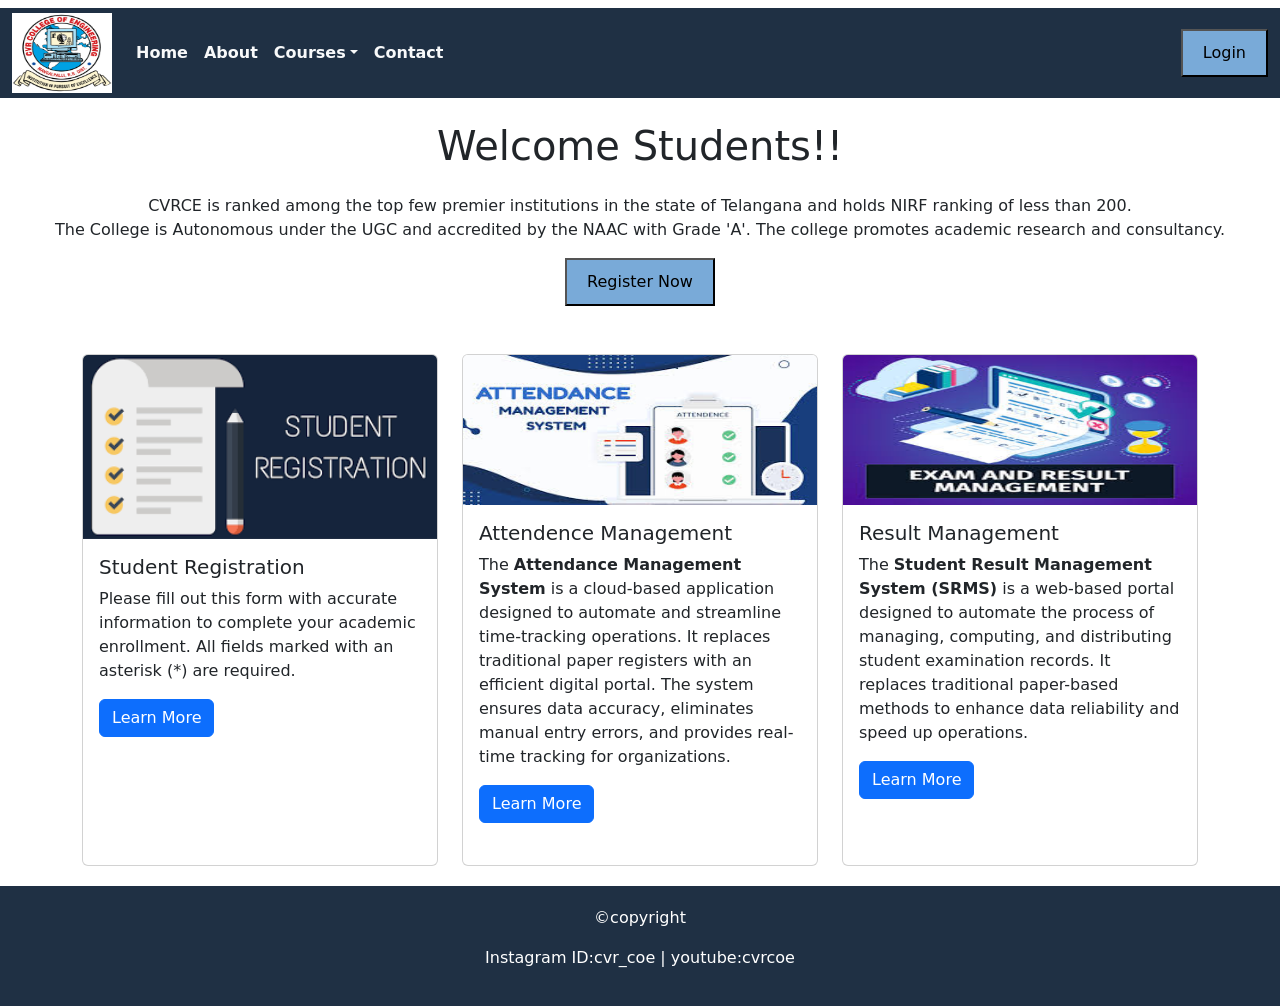
==== index.html @ 653af3b4 "Add files via upload Added" ====
<!DOCTYPE html>
<html lang="en">

<head>
    <meta charset="UTF-8">
    <meta name="viewport" content="width=device-width, initial-scale=1.0">
    <title>Document</title>
    <link rel="stylesheet" href="styles.css">
    <link href="https://cdn.jsdelivr.net/npm/bootstrap@5.3.8/dist/css/bootstrap.min.css" rel="stylesheet">
</head>

<body id="indexbody">
    <nav class="navbar navbar-expand-lg" >
        <div class="container-fluid" id="navbar-s">
            <a class="navbar-brand" href="#">
                <img src="img1.webp" alt="logo" width="100px" height="80px">
            </a>
            <div class="collapse navbar-collapse">
                <ul class="navbar-nav me-auto mb-2 mb-lg-0">
                    <li class="nav-item">
                        <a class="nav-link active fw-bold text-light" aria-current="page" href="#">Home</a>
                    </li>
                    <li class="nav-item">
                        <a class="nav-link fw-bold text-light" href="#">About</a>
                    </li>
                    <li class="nav-item dropdown">
                        <a class="nav-link dropdown-toggle fw-bold text-light" href="#" role="button"
                            data-bs-toggle="dropdown">Courses</a>
                        <ul class="dropdown-menu">
                            <li><a class="dropdown-item  " href="#">CSE</li>
                            <!-- <li><hr class="dropdown-divide"></li> -->
                            <li><a class="dropdown-item" href="#">AIML</li>
                            <!-- <li><hr class="dropdown-divide"></li> -->
                            <li><a class="dropdown-item" href="#">ECE</li>
                            <!-- <li><hr class="dropdown-divide"></li> -->
                            <li><a class="dropdown-item" href="#">IT</li>
                            <!-- <li><hr class="dropdown-divide"></li> -->
                            <li><a class="dropdown-item" href="#">EEE</li>
                        </ul>
                    </li>
                    <li class="nav-item">
                        <a class="nav-link fw-bold text-light" href="#">Contact</a>
                    </li>
                </ul>
                <button role="button">Login</button>
            </div>
        </div>
    </nav>
    <div class="container-fluid" id="welcomemsg">
        <h1 class=" p-3">Welcome Students!!</h1>
        <p>CVRCE is ranked among the top few premier institutions in the state of Telangana and holds NIRF ranking of
            less than 200. <br>The College is Autonomous under the UGC and accredited by the NAAC with Grade 'A'. The
            college promotes academic research and consultancy.</p>
            <a href="RegForm.html">
                <button type="button" id="regbtn" >Register Now</button>
            </a>
        
    </div>
    
    <div class="container ml-5 mr-5 mt-5">
        <div class="row">
            <div class="col-4">
                <div class="card" style="height:32rem;">
                    <img src="stuReg.img" class="card-img-top" alt="student Registration image" heiggt="150px">
                    <div class="card-body">
                        <h5 class="card-title">Student Registration</h5>
                        <p>Please fill out this form with accurate information to complete your academic enrollment. All
                            fields marked with an asterisk (*) are required.</p>
                        <button role="button" class="btn btn-primary" type="button">Learn More</button>
                    </div>
                </div>
            </div>
            <div class="col-4">
                <div class="card" style="height:32rem;">
                    <img src="attMng.jpg" class="card-img-top" alt="student Registration image" height="150px">
                    <div class="card-body">
                        <h5 class="card-title">Attendence Management</h5>
                        <p>
                            The <strong>Attendance Management System</strong> is a cloud-based application designed to
                            automate and streamline time-tracking operations. It replaces traditional paper registers
                            with an efficient digital portal. The system ensures data accuracy, eliminates manual entry
                            errors, and provides real-time tracking for organizations.
                        </p>
                        <button role="button" class="btn btn-primary" type="button">Learn More</button>
                    </div>
                </div>
            </div>
            <div class="col-4">
                <div class="card" style="height:32rem;">
                    <img src="ResMng.jpg" class="card-img-top" alt="student Registration image" height="150px">
                    <div class="card-body">
                        <h5 class="card-title">Result Management</h5>
                        <p>
                            The <strong>Student Result Management System (SRMS)</strong> is a web-based portal designed
                            to automate the process of managing, computing, and distributing student examination
                            records. It replaces traditional paper-based methods to enhance data reliability and speed
                            up operations.
                        </p>
                        <button role="button" class="btn btn-primary" type="button">Learn More</button>
                    </div>
                </div>
            </div>
        </div>
    </div>
    <div class="footer" id="footer-s">
        <p>©copyright</p>
        <p>Instagram ID:cvr_coe     |      youtube:cvrcoe</p>
    </div>
    <script src="https://cdn.jsdelivr.net/npm/bootstrap@5.3.8/dist/js/bootstrap.bundle.min.js"></script>
</body>

</html>
---- styles.css ----
#navbar-s {
    background-color: rgb(31, 48, 68);

}

#welcomemsg {
    text-align: center;
}

button {
    background-color: rgb(121, 170, 216);
    padding:10px 20px;
}

#footer-s {
    background-color:rgb(31, 48, 68) ;
    margin-top: 20px;
    padding:20px;
    color:white;
    text-align: center;
}

#form-s {
    background-color:rgb(121, 170, 216) ;
    padding:50px 20px;
    border-radius: 5px;
    margin:20px;
}
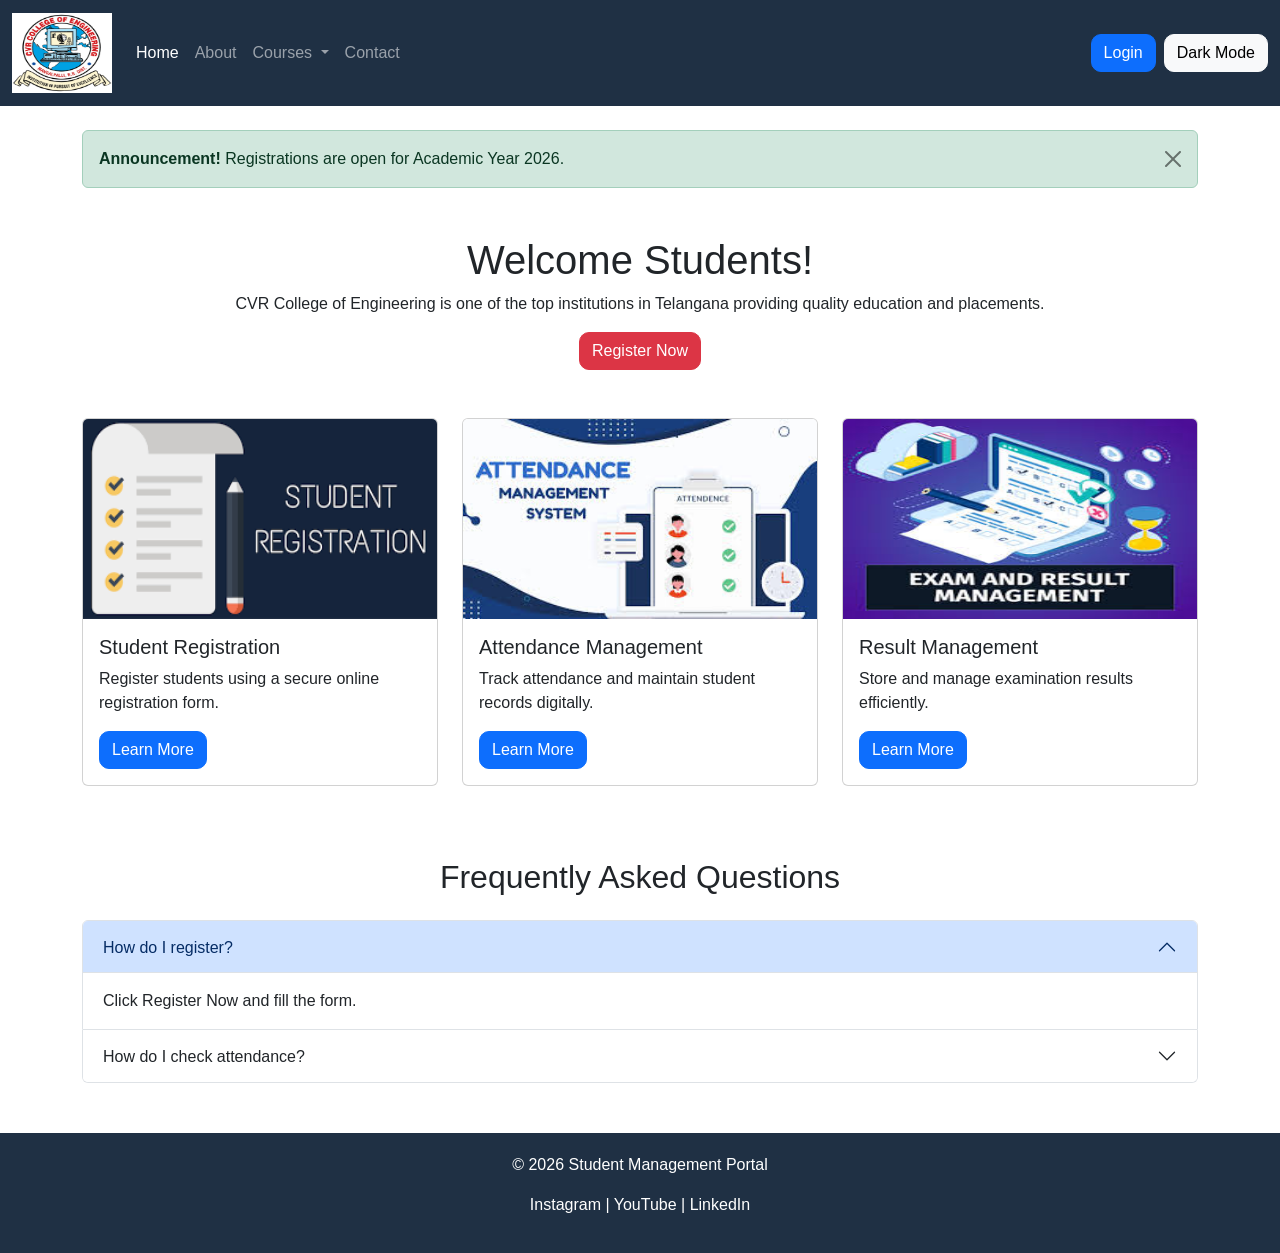
==== commit ab75c871: "added all" ====
--- a/index.html
+++ b/index.html
@@ -1,112 +1,310 @@
 <!DOCTYPE html>
 <html lang="en">
-
 <head>
     <meta charset="UTF-8">
     <meta name="viewport" content="width=device-width, initial-scale=1.0">
-    <title>Document</title>
+    <title>Student Management Portal</title>
+
+    <link href="https://cdn.jsdelivr.net/npm/bootstrap@5.3.8/dist/css/bootstrap.min.css" rel="stylesheet">
     <link rel="stylesheet" href="styles.css">
-    <link href="https://cdn.jsdelivr.net/npm/bootstrap@5.3.8/dist/css/bootstrap.min.css" rel="stylesheet">
 </head>
 
 <body id="indexbody">
-    <nav class="navbar navbar-expand-lg" >
-        <div class="container-fluid" id="navbar-s">
-            <a class="navbar-brand" href="#">
-                <img src="img1.webp" alt="logo" width="100px" height="80px">
-            </a>
-            <div class="collapse navbar-collapse">
-                <ul class="navbar-nav me-auto mb-2 mb-lg-0">
-                    <li class="nav-item">
-                        <a class="nav-link active fw-bold text-light" aria-current="page" href="#">Home</a>
-                    </li>
-                    <li class="nav-item">
-                        <a class="nav-link fw-bold text-light" href="#">About</a>
-                    </li>
-                    <li class="nav-item dropdown">
-                        <a class="nav-link dropdown-toggle fw-bold text-light" href="#" role="button"
-                            data-bs-toggle="dropdown">Courses</a>
-                        <ul class="dropdown-menu">
-                            <li><a class="dropdown-item  " href="#">CSE</li>
-                            <!-- <li><hr class="dropdown-divide"></li> -->
-                            <li><a class="dropdown-item" href="#">AIML</li>
-                            <!-- <li><hr class="dropdown-divide"></li> -->
-                            <li><a class="dropdown-item" href="#">ECE</li>
-                            <!-- <li><hr class="dropdown-divide"></li> -->
-                            <li><a class="dropdown-item" href="#">IT</li>
-                            <!-- <li><hr class="dropdown-divide"></li> -->
-                            <li><a class="dropdown-item" href="#">EEE</li>
-                        </ul>
-                    </li>
-                    <li class="nav-item">
-                        <a class="nav-link fw-bold text-light" href="#">Contact</a>
-                    </li>
-                </ul>
-                <button role="button">Login</button>
-            </div>
-        </div>
-    </nav>
-    <div class="container-fluid" id="welcomemsg">
-        <h1 class=" p-3">Welcome Students!!</h1>
-        <p>CVRCE is ranked among the top few premier institutions in the state of Telangana and holds NIRF ranking of
-            less than 200. <br>The College is Autonomous under the UGC and accredited by the NAAC with Grade 'A'. The
-            college promotes academic research and consultancy.</p>
-            <a href="RegForm.html">
-                <button type="button" id="regbtn" >Register Now</button>
-            </a>
-        
-    </div>
-    
-    <div class="container ml-5 mr-5 mt-5">
-        <div class="row">
-            <div class="col-4">
-                <div class="card" style="height:32rem;">
-                    <img src="stuReg.img" class="card-img-top" alt="student Registration image" heiggt="150px">
-                    <div class="card-body">
-                        <h5 class="card-title">Student Registration</h5>
-                        <p>Please fill out this form with accurate information to complete your academic enrollment. All
-                            fields marked with an asterisk (*) are required.</p>
-                        <button role="button" class="btn btn-primary" type="button">Learn More</button>
-                    </div>
-                </div>
-            </div>
-            <div class="col-4">
-                <div class="card" style="height:32rem;">
-                    <img src="attMng.jpg" class="card-img-top" alt="student Registration image" height="150px">
-                    <div class="card-body">
-                        <h5 class="card-title">Attendence Management</h5>
-                        <p>
-                            The <strong>Attendance Management System</strong> is a cloud-based application designed to
-                            automate and streamline time-tracking operations. It replaces traditional paper registers
-                            with an efficient digital portal. The system ensures data accuracy, eliminates manual entry
-                            errors, and provides real-time tracking for organizations.
-                        </p>
-                        <button role="button" class="btn btn-primary" type="button">Learn More</button>
-                    </div>
-                </div>
-            </div>
-            <div class="col-4">
-                <div class="card" style="height:32rem;">
-                    <img src="ResMng.jpg" class="card-img-top" alt="student Registration image" height="150px">
-                    <div class="card-body">
-                        <h5 class="card-title">Result Management</h5>
-                        <p>
-                            The <strong>Student Result Management System (SRMS)</strong> is a web-based portal designed
-                            to automate the process of managing, computing, and distributing student examination
-                            records. It replaces traditional paper-based methods to enhance data reliability and speed
-                            up operations.
-                        </p>
-                        <button role="button" class="btn btn-primary" type="button">Learn More</button>
-                    </div>
-                </div>
-            </div>
-        </div>
-    </div>
-    <div class="footer" id="footer-s">
-        <p>©copyright</p>
-        <p>Instagram ID:cvr_coe     |      youtube:cvrcoe</p>
-    </div>
-    <script src="https://cdn.jsdelivr.net/npm/bootstrap@5.3.8/dist/js/bootstrap.bundle.min.js"></script>
+<nav class="navbar navbar-expand-lg navbar-dark" id="navbar-s">
+    <div class="container-fluid">
+        <a class="navbar-brand" href="#">
+            <img src="img1.webp" width="100" height="80">
+        </a>
+        <button class="navbar-toggler"
+            type="button"
+            data-bs-toggle="collapse"
+            data-bs-target="#navbarNav">
+            <span class="navbar-toggler-icon"></span>
+        </button>
+        <div class="collapse navbar-collapse" id="navbarNav">
+            <ul class="navbar-nav me-auto">
+                <li class="nav-item">
+                    <a class="nav-link active">Home</a>
+                </li>
+                <li class="nav-item">
+                    <a class="nav-link">About</a>
+                </li>
+                <li class="nav-item dropdown">
+                    <a class="nav-link dropdown-toggle"
+                        role="button"
+                        data-bs-toggle="dropdown">
+                        Courses
+                    </a>
+                    <ul class="dropdown-menu">
+                        <li><a class="dropdown-item">CSE</a></li>
+                        <li><a class="dropdown-item">AIML</a></li>
+                        <li><a class="dropdown-item">ECE</a></li>
+                        <li><a class="dropdown-item">IT</a></li>
+                        <li><a class="dropdown-item">EEE</a></li>
+                    </ul>
+                </li>
+                <li class="nav-item">
+                    <a class="nav-link" href="contactUs.html">Contact</a>
+                </li>
+            </ul>
+            <button class="btn btn-primary me-2">
+                Login
+            </button>
+            <button class="btn btn-light"
+                onclick="toggleDarkMode()">
+                Dark Mode
+            </button>
+        </div>
+    </div>
+</nav>
+
+<div class="container mt-4">
+
+    <div class="alert alert-success alert-dismissible fade show">
+
+        <strong>Announcement!</strong>
+        Registrations are open for Academic Year 2026.
+
+        <button class="btn-close"
+            data-bs-dismiss="alert">
+        </button>
+
+    </div>
+
+</div>
+<div class="container text-center mt-5">
+    <h1>Welcome Students!</h1>
+    <p>
+        CVR College of Engineering is one of the top institutions
+        in Telangana providing quality education and placements.
+    </p>
+    <a href="RegForm.html">
+        <button class="btn btn-danger">
+            Register Now
+        </button>
+    </a>
+</div>
+<div class="container mt-5">
+
+    <div class="row">
+
+        <div class="col-lg-4 col-md-6 col-sm-12 mb-4">
+
+            <div class="card h-100">
+
+                <img src="stuReg.img"
+                    class="card-img-top"
+                    height="200">
+
+                <div class="card-body">
+
+                    <h5 class="card-title">
+                        Student Registration
+                    </h5>
+
+                    <p>
+                        Register students using a secure
+                        online registration form.
+                    </p>
+
+                    <button class="btn btn-primary">
+                        Learn More
+                    </button>
+                </div>
+            </div>
+        </div>
+        <div class="col-lg-4 col-md-6 col-sm-12 mb-4">
+            <div class="card h-100">
+                <img src="attMng.jpg"
+                    class="card-img-top"
+                    height="200">
+                <div class="card-body">
+                    <h5 class="card-title">
+                        Attendance Management
+                    </h5>
+
+                    <p>
+                        Track attendance and maintain
+                        student records digitally.
+                    </p>
+
+                    <button class="btn btn-primary"
+                        data-bs-toggle="modal"
+                        data-bs-target="#attendanceModal">
+
+                        Learn More
+
+                    </button>
+
+                </div>
+
+            </div>
+
+        </div>
+
+        <div class="col-lg-4 col-md-6 col-sm-12 mb-4">
+
+            <div class="card h-100">
+
+                <img src="ResMng.jpg"
+                    class="card-img-top"
+                    height="200">
+
+                <div class="card-body">
+
+                    <h5 class="card-title">
+                        Result Management
+                    </h5>
+
+                    <p>
+                        Store and manage examination
+                        results efficiently.
+                    </p>
+
+                    <button class="btn btn-primary">
+                        Learn More
+                    </button>
+
+                </div>
+
+            </div>
+
+        </div>
+
+    </div>
+
+</div>
+
+<!-- Modal -->
+
+<div class="modal fade"
+    id="attendanceModal">
+
+    <div class="modal-dialog">
+
+        <div class="modal-content">
+
+            <div class="modal-header">
+
+                <h5 class="modal-title">
+                    Attendance Management
+                </h5>
+
+                <button class="btn-close"
+                    data-bs-dismiss="modal">
+                </button>
+
+            </div>
+
+            <div class="modal-body">
+
+                Monitor student attendance,
+                generate reports and improve
+                accuracy.
+
+            </div>
+
+            <div class="modal-footer">
+
+                <button class="btn btn-secondary"
+                    data-bs-dismiss="modal">
+                    Close
+                </button>
+
+            </div>
+
+        </div>
+
+    </div>
+
+</div>
+
+<!-- FAQ -->
+
+<div class="container mt-5">
+
+    <h2 class="text-center mb-4">
+        Frequently Asked Questions
+    </h2>
+
+    <div class="accordion" id="faqAccordion">
+
+        <div class="accordion-item">
+
+            <h2 class="accordion-header">
+
+                <button class="accordion-button"
+                    data-bs-toggle="collapse"
+                    data-bs-target="#faq1">
+
+                    How do I register?
+
+                </button>
+
+            </h2>
+
+            <div id="faq1"
+                class="accordion-collapse collapse show">
+
+                <div class="accordion-body">
+                    Click Register Now and fill the form.
+                </div>
+
+            </div>
+
+        </div>
+
+        <div class="accordion-item">
+
+            <h2 class="accordion-header">
+
+                <button class="accordion-button collapsed"
+                    data-bs-toggle="collapse"
+                    data-bs-target="#faq2">
+
+                    How do I check attendance?
+
+                </button>
+
+            </h2>
+
+            <div id="faq2"
+                class="accordion-collapse collapse">
+
+                <div class="accordion-body">
+                    Attendance is available in Dashboard.
+                </div>
+
+            </div>
+
+        </div>
+
+    </div>
+
+</div>
+
+<!-- Footer -->
+
+<footer id="footer-s">
+
+    <p>© 2026 Student Management Portal</p>
+
+    <p>
+        Instagram | YouTube | LinkedIn
+    </p>
+
+</footer>
+
+<script>
+function toggleDarkMode() {
+
+    document.body.classList.toggle("bg-dark");
+    document.body.classList.toggle("text-light");
+
+}
+</script>
+
+<script src="https://cdn.jsdelivr.net/npm/bootstrap@5.3.8/dist/js/bootstrap.bundle.min.js"></script>
+
 </body>
-
 </html>
--- a/styles.css
+++ b/styles.css
@@ -1,29 +1,46 @@
-#navbar-s {
-    background-color: rgb(31, 48, 68);
-
+#navbar-s{
+    background-color:#1f3044;
 }
 
-#welcomemsg {
-    text-align: center;
+#footer-s{
+    background-color:#1f3044;
+    color:white;
+    text-align:center;
+    padding:20px;
+    margin-top:50px;
 }
 
-button {
-    background-color: rgb(121, 170, 216);
-    padding:10px 20px;
+.card{
+    transition:0.3s;
 }
 
-#footer-s {
-    background-color:rgb(31, 48, 68) ;
-    margin-top: 20px;
-    padding:20px;
-    color:white;
-    text-align: center;
+.card:hover{
+    transform:scale(1.03);
 }
 
-#form-s {
-    background-color:rgb(121, 170, 216) ;
-    padding:50px 20px;
-    border-radius: 5px;
-    margin:20px;
+.carousel img{
+    object-fit:cover;
 }
 
+body{
+    font-family:Arial, sans-serif;
+}
+
+.btn{
+    border-radius:10px;
+}
+
+table{
+    box-shadow:0px 0px 10px rgba(0,0,0,0.2);
+}
+.carousel-img{
+    height:300px;
+    object-fit:cover;
+    border-radius:10px;
+}
+
+.carousel-caption{
+    background:rgba(0,0,0,0.5);
+    border-radius:10px;
+    padding:10px;
+}
